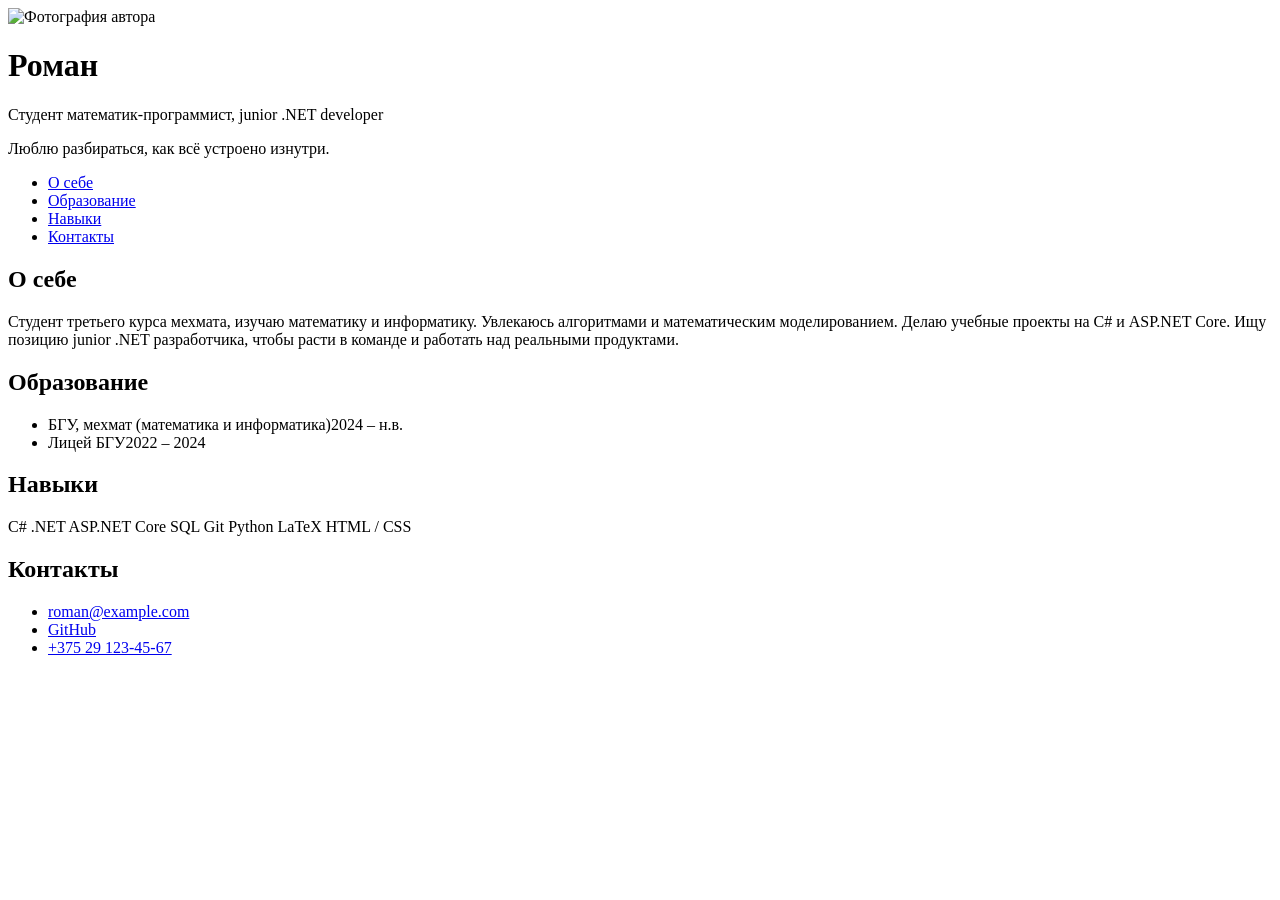
==== task1/index.html @ 022b3153 "Create index.html" ====
<!DOCTYPE html>
<html lang="ru">
<head>
  <meta charset="utf-8">
  <meta name="viewport" content="width=device-width, initial-scale=1">
  <title>Резюме — Роман</title>
  <link rel="stylesheet" href="style.css">
</head>
<body>

  <header class="header">
    <img class="avatar" src="https://i.pravatar.cc/300" alt="Фотография автора" width="150" height="150">
    <div class="intro">
      <h1>Роман</h1>
      <p class="role">Студент математик-программист, junior .NET developer</p>
      <p class="slogan">Люблю разбираться, как всё устроено изнутри.</p>
    </div>
    <nav class="nav">
      <ul>
        <li><a href="#about">О себе</a></li>
        <li><a href="#education">Образование</a></li>
        <li><a href="#skills">Навыки</a></li>
        <li><a href="#contacts">Контакты</a></li>
      </ul>
    </nav>
  </header>

  <main class="main">
    <section class="card about" id="about">
      <h2>О себе</h2>
      <p>
        Студент третьего курса мехмата, изучаю математику и информатику.
        Увлекаюсь алгоритмами и математическим моделированием.
        Делаю учебные проекты на C# и ASP.NET Core.
        Ищу позицию junior .NET разработчика, чтобы расти в команде
        и работать над реальными продуктами.
      </p>
    </section>

    <section class="card education" id="education">
      <h2>Образование</h2>
      <ul class="edu-list">
        <li><span>БГУ, мехмат (математика и информатика)</span><span class="years">2024 – н.в.</span></li>
        <li><span>Лицей БГУ</span><span class="years">2022 – 2024</span></li>
      </ul>
    </section>

    <section class="card skills" id="skills">
      <h2>Навыки</h2>
      <div class="skills-list">
        <span class="skill">C#</span>
        <span class="skill">.NET</span>
        <span class="skill">ASP.NET Core</span>
        <span class="skill">SQL</span>
        <span class="skill">Git</span>
        <span class="skill">Python</span>
        <span class="skill">LaTeX</span>
        <span class="skill">HTML / CSS</span>
      </div>
    </section>
  </main>

  <footer class="footer" id="contacts">
    <h2>Контакты</h2>
    <ul class="contacts-list">
      <li><a href="mailto:roman@example.com">roman@example.com</a></li>
      <li><a href="https://github.com/your-username" target="_blank" rel="noopener">GitHub</a></li>
      <li><a href="tel:+375291234567">+375 29 123-45-67</a></li>
    </ul>
  </footer>

</body>
</html>
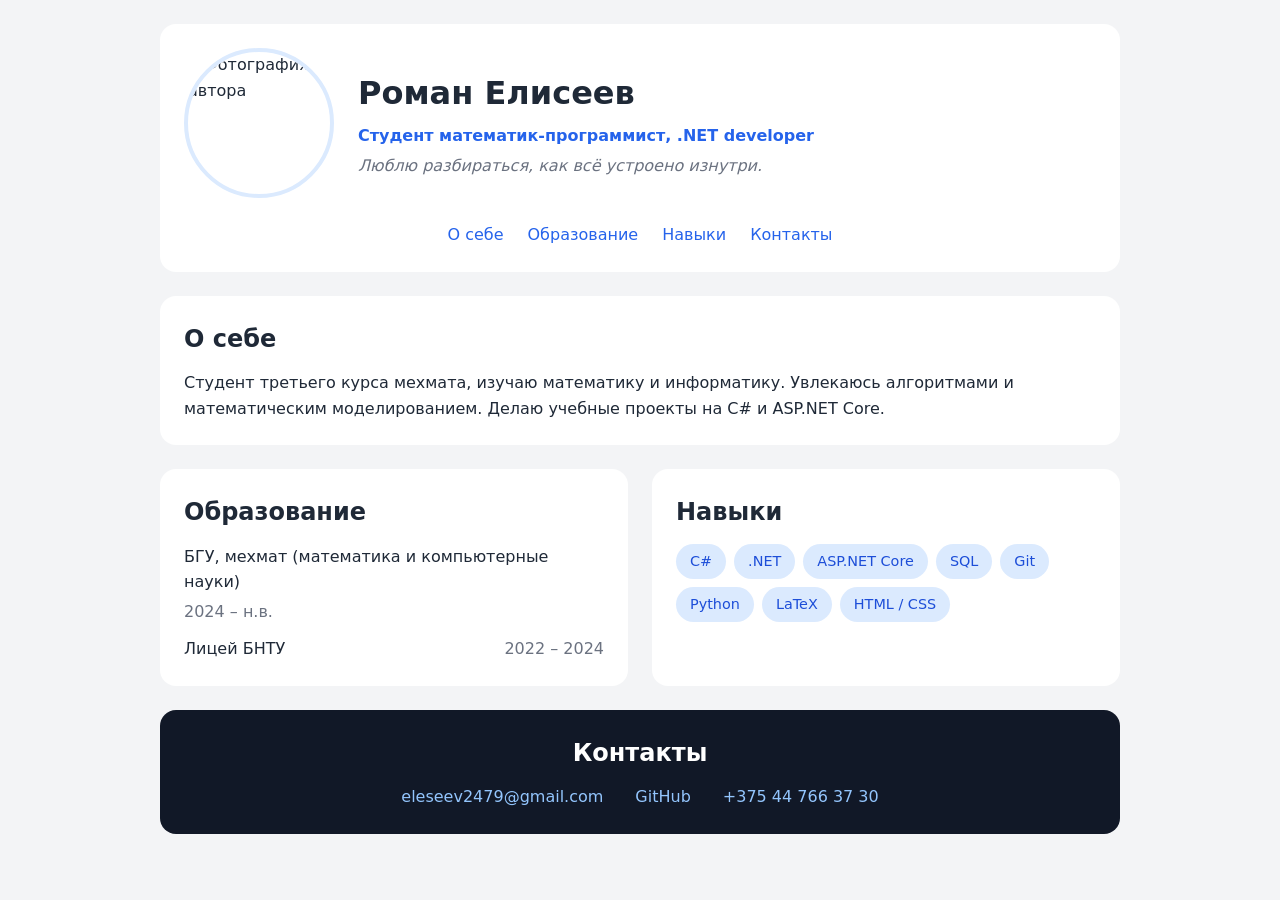
==== commit 0ff7ff0d: "lab 1 and lab2 improvements" ====
--- a/task1/index.html
+++ b/task1/index.html
@@ -2,17 +2,17 @@
 <html lang="ru">
 <head>
   <meta charset="utf-8">
-  <meta name="viewport" content="width=device-width, initial-scale=1">
-  <title>Резюме — Роман</title>
+  <meta name="viewport" content="width=device-width, initial-scale=2">
+  <title>Резюме — Роман Елисеев</title>
   <link rel="stylesheet" href="style.css">
 </head>
 <body>
 
   <header class="header">
-    <img class="avatar" src="https://i.pravatar.cc/300" alt="Фотография автора" width="150" height="150">
+    <img class="avatar" src="C:\Users\Administrator\Documents\mcq.jpg" alt="Фотография автора" width="150" height="150">
     <div class="intro">
-      <h1>Роман</h1>
-      <p class="role">Студент математик-программист, junior .NET developer</p>
+      <h1>Роман Елисеев</h1>
+      <p class="role">Студент математик-программист, .NET developer</p>
       <p class="slogan">Люблю разбираться, как всё устроено изнутри.</p>
     </div>
     <nav class="nav">
@@ -32,16 +32,15 @@
         Студент третьего курса мехмата, изучаю математику и информатику.
         Увлекаюсь алгоритмами и математическим моделированием.
         Делаю учебные проекты на C# и ASP.NET Core.
-        Ищу позицию junior .NET разработчика, чтобы расти в команде
-        и работать над реальными продуктами.
+        
       </p>
     </section>
 
     <section class="card education" id="education">
       <h2>Образование</h2>
       <ul class="edu-list">
-        <li><span>БГУ, мехмат (математика и информатика)</span><span class="years">2024 – н.в.</span></li>
-        <li><span>Лицей БГУ</span><span class="years">2022 – 2024</span></li>
+        <li><span>БГУ, мехмат (математика и компьютерные науки)</span><span class="years">2024 – н.в.</span></li>
+        <li><span>Лицей БНТУ</span><span class="years">2022 – 2024</span></li>
       </ul>
     </section>
 
@@ -63,9 +62,9 @@
   <footer class="footer" id="contacts">
     <h2>Контакты</h2>
     <ul class="contacts-list">
-      <li><a href="mailto:roman@example.com">roman@example.com</a></li>
-      <li><a href="https://github.com/your-username" target="_blank" rel="noopener">GitHub</a></li>
-      <li><a href="tel:+375291234567">+375 29 123-45-67</a></li>
+      <li><a href="mailto:eleseev2479@gmail.com">eleseev2479@gmail.com</a></li>
+      <li><a href="https://github.com/Jaiden-sys" target="_blank" rel="noopener">GitHub</a></li>
+      <li><a href="tel:+375447663730">+375 44 766 37 30</a></li>
     </ul>
   </footer>
 
--- a/task1/style.css
+++ b/task1/style.css
@@ -0,0 +1,194 @@
+* {
+  box-sizing: border-box;
+}
+
+body {
+  margin: 0;
+  padding: 24px;
+  display: flex;
+  flex-direction: column;     /* flex-direction */
+  align-items: center;        /* align-items */
+  gap: 24px;                  /* gap */
+  font-family: system-ui, -apple-system, "Segoe UI", sans-serif;
+  line-height: 1.6;
+  color: #1f2937;
+  background: #f3f4f6;
+}
+
+.header,
+.main,
+.footer {
+  width: 100%;
+  max-width: 960px;
+}
+
+/* ---------- Шапка ---------- */
+.header {
+  display: flex;
+  flex-wrap: wrap;                  /* flex-wrap */
+  justify-content: space-between;   /* justify-content */
+  align-items: center;
+  gap: 24px;
+  padding: 24px;
+  background: #fff;
+  border-radius: 16px;
+}
+
+.avatar {
+  flex-shrink: 0;
+  width: 150px;
+  height: 150px;
+  object-fit: cover;
+  border-radius: 50%;
+  border: 4px solid #dbeafe;
+}
+
+.intro {
+  flex: 1 1 260px;
+  display: flex;
+  flex-direction: column;
+  gap: 4px;
+}
+
+.intro h1,
+.intro p {
+  margin: 0;
+}
+
+.role {
+  font-weight: 600;
+  color: #2563eb;
+}
+
+.slogan {
+  font-style: italic;
+  color: #6b7280;
+}
+
+.nav {
+  flex: 1 1 100%;
+}
+
+.nav ul {
+  margin: 0;
+  padding: 0;
+  list-style: none;
+  display: flex;
+  flex-wrap: wrap;
+  justify-content: center;
+  gap: 12px 24px;
+}
+
+.nav a {
+  color: #2563eb;
+  text-decoration: none;
+  font-weight: 500;
+  transition: color 0.2s;
+}
+
+.nav a:hover {
+  color: #1e3a8a;
+  text-decoration: underline;
+}
+
+/* ---------- Основная часть ---------- */
+.main {
+  display: flex;
+  flex-wrap: wrap;
+  align-items: stretch;
+  gap: 24px;
+}
+
+.card {
+  display: flex;
+  flex-direction: column;
+  gap: 12px;
+  padding: 24px;
+  background: #fff;
+  border-radius: 16px;
+}
+
+.card h2,
+.card p {
+  margin: 0;
+}
+
+.about {
+  flex: 1 1 100%;
+}
+
+.education,
+.skills {
+  flex: 1 1 300px;
+}
+
+.edu-list {
+  margin: 0;
+  padding: 0;
+  list-style: none;
+  display: flex;
+  flex-direction: column;
+  gap: 12px;
+}
+
+.edu-list li {
+  display: flex;
+  flex-wrap: wrap;
+  justify-content: space-between;
+  gap: 4px 16px;
+}
+
+.years {
+  color: #6b7280;
+}
+
+.skills-list {
+  display: flex;
+  flex-wrap: wrap;
+  gap: 8px;
+}
+
+.skill {
+  padding: 6px 14px;
+  font-size: 0.9rem;
+  color: #1d4ed8;
+  background: #dbeafe;
+  border-radius: 999px;
+}
+
+/* ---------- Контакты ---------- */
+.footer {
+  display: flex;
+  flex-direction: column;
+  align-items: center;
+  gap: 12px;
+  padding: 24px;
+  color: #fff;
+  background: #111827;
+  border-radius: 16px;
+}
+
+.footer h2 {
+  margin: 0;
+}
+
+.contacts-list {
+  margin: 0;
+  padding: 0;
+  list-style: none;
+  display: flex;
+  flex-wrap: wrap;
+  justify-content: center;
+  gap: 12px 32px;
+}
+
+.contacts-list a {
+  color: #93c5fd;
+  text-decoration: none;
+  transition: color 0.2s;
+}
+
+.contacts-list a:hover {
+  color: #fff;
+  text-decoration: underline;
+}
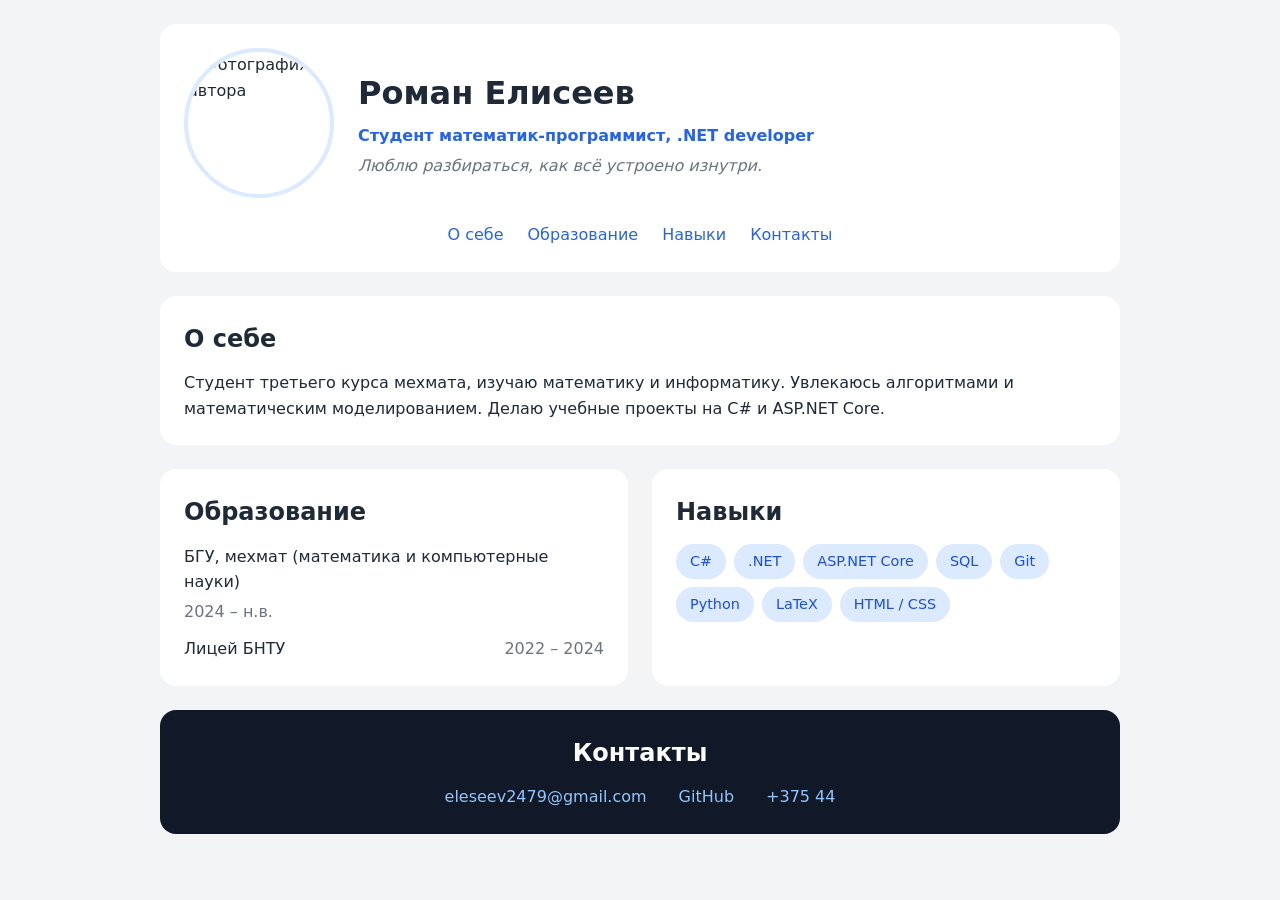
==== commit 3688e047: "Update index.html" ====
--- a/task1/index.html
+++ b/task1/index.html
@@ -62,9 +62,9 @@
   <footer class="footer" id="contacts">
     <h2>Контакты</h2>
     <ul class="contacts-list">
-      <li><a href="mailto:eleseev2479@gmail.com">eleseev2479@gmail.com</a></li>
+      <li><a href="mailto:@gmail.com">eleseev2479@gmail.com</a></li>
       <li><a href="https://github.com/Jaiden-sys" target="_blank" rel="noopener">GitHub</a></li>
-      <li><a href="tel:+375447663730">+375 44 766 37 30</a></li>
+      <li><a href="tel:+3754">+375 44</a></li>
     </ul>
   </footer>
 
